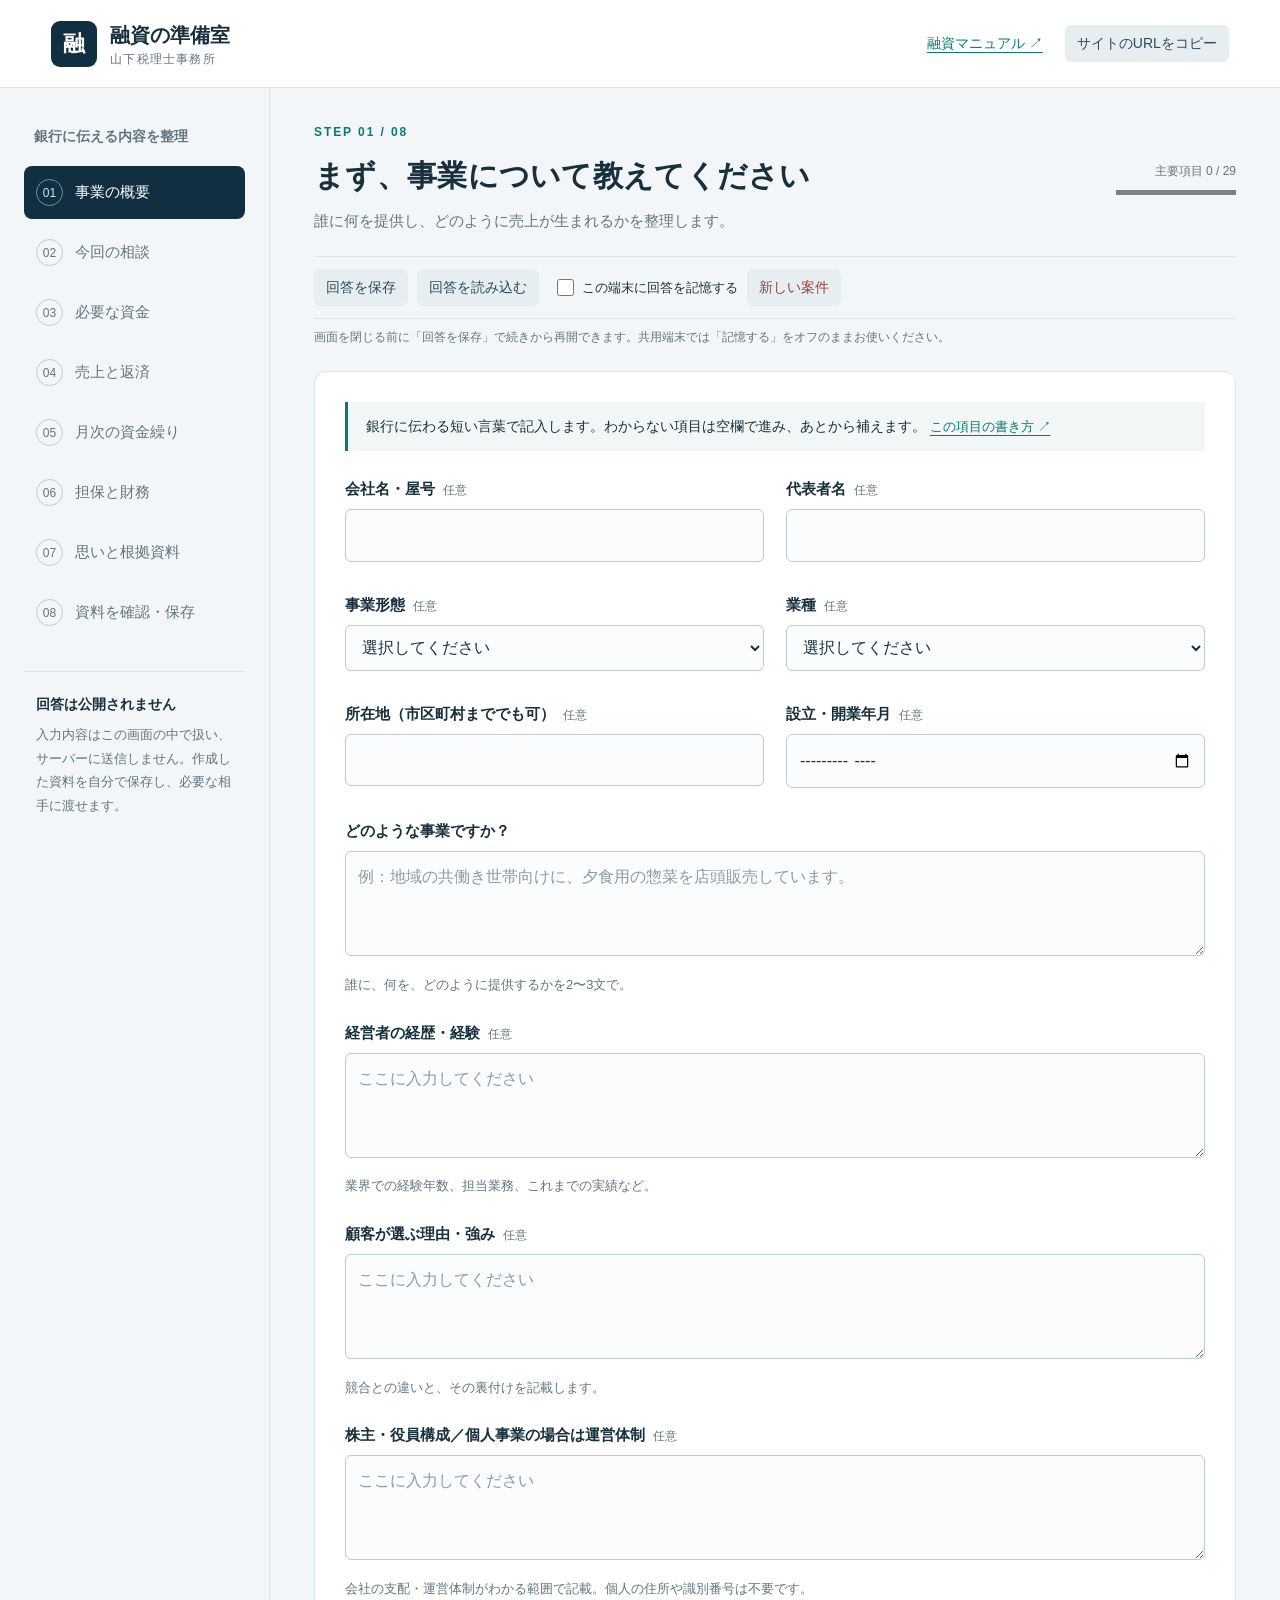
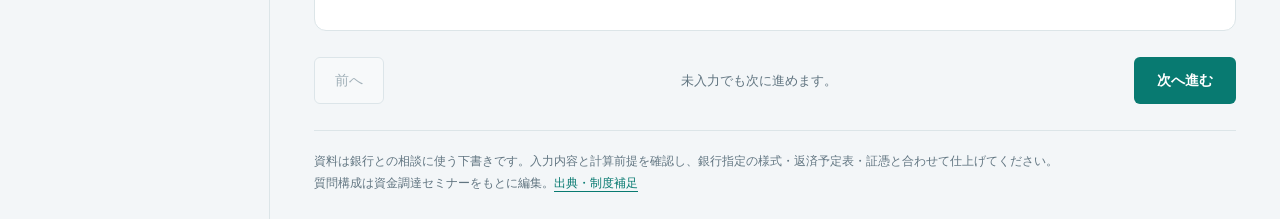
==== index.html @ ee7ccdc3 "Add bank financing questionnaire and document generator" ====
<!doctype html>
<html lang="ja"><head><meta charset="utf-8"><meta name="viewport" content="width=device-width,initial-scale=1"><meta name="description" content="質問に答えて銀行融資の相談資料を作成。事業概要、資金計画、月次資金繰り、提出前の確認まで。"><meta name="referrer" content="no-referrer"><meta http-equiv="Content-Security-Policy" content="default-src 'self'; script-src 'self'; style-src 'self' 'unsafe-inline'; connect-src 'none'; object-src 'none'; base-uri 'self'; form-action 'none'"><title>融資の準備室｜山下税理士事務所</title><link rel="stylesheet" href="assets/style.css"><script defer src="assets/app.js"></script></head>
<body><header class="topbar"><a class="brand" href="./"><span class="brand-mark">融</span><span>融資の準備室<small>山下税理士事務所</small></span></a><div class="toplinks"><a href="manual.html" target="_blank" rel="noopener noreferrer">融資マニュアル ↗</a><button id="share" class="quiet">サイトのURLをコピー</button></div></header>
<div class="app"><aside><div class="side-title">銀行に伝える内容を整理</div><nav id="steps" aria-label="資料作成のステップ"></nav><div class="side-note"><b>回答は公開されません</b><p>入力内容はこの画面の中で扱い、サーバーに送信しません。作成した資料を自分で保存し、必要な相手に渡せます。</p></div></aside>
<main><div class="work-heading"><div><p class="eyebrow" id="stepCount">STEP 01 / 08</p><h1 id="stepTitle">まず、事業について教えてください</h1><p id="stepIntro"></p></div><div class="meter"><span id="filledCount"></span><progress id="filledProgress" max="100" value="0" aria-label="入力の進み具合"></progress></div></div>
<div class="data-tools"><button id="saveJson" class="quiet">回答を保存</button><button id="loadJson" class="quiet">回答を読み込む</button><input type="file" id="importFile" accept="application/json,.json" hidden><label class="local-save"><input type="checkbox" id="localSave">この端末に回答を記憶する</label><button id="clearAll" class="quiet danger">新しい案件</button></div><p id="storageNote" class="subtle">画面を閉じる前に「回答を保存」で続きから再開できます。共用端末では「記憶する」をオフのままお使いください。</p>
<form id="wizard" novalidate><div id="fields"></div></form><div id="result" hidden></div><div class="step-actions"><button id="prev" class="secondary">前へ</button><span id="stepHint">未入力でも次に進めます。</span><button id="next" class="primary">次へ進む</button></div><footer>資料は銀行との相談に使う下書きです。入力内容と計算前提を確認し、銀行指定の様式・返済予定表・証憑と合わせて仕上げてください。<br>質問構成は資金調達セミナーをもとに編集。<a href="manual.html#updates" target="_blank" rel="noopener noreferrer">出典・制度補足</a></footer></main></div><div id="toast" role="status" aria-live="polite"></div>
<dialog id="confirmDialog"><h2 id="confirmTitle"></h2><p id="confirmText"></p><div class="dialog-actions"><button id="cancelDialog" class="secondary">戻る</button><button id="acceptDialog" class="primary">続ける</button></div></dialog>
<noscript><p>このサイトの資料作成にはJavaScriptが必要です。<a href="manual.html">マニュアルはこちら</a>から閲覧できます。</p></noscript></body></html>
---- assets/style.css ----
:root{--ink:#182f3d;--muted:#617581;--line:#dce5e8;--paper:#fff;--bg:#f3f6f8;--green:#087a71;--navy:#112f40;--warn:#9c6121;--error:#b24136}*{box-sizing:border-box}html{font-size:16px;scroll-behavior:smooth}body{margin:0;background:var(--bg);color:var(--ink);font-family:-apple-system,BlinkMacSystemFont,"Hiragino Kaku Gothic ProN","Yu Gothic",sans-serif;line-height:1.8}button,input,select,textarea{font:inherit}button,a,input,textarea,select{-webkit-tap-highlight-color:transparent}button{cursor:pointer}a{color:var(--green);text-underline-offset:4px}.topbar{min-height:88px;background:#fff;border-bottom:1px solid var(--line);display:flex;align-items:center;justify-content:space-between;padding:16px 4vw;gap:20px}.brand{display:flex;gap:13px;align-items:center;color:var(--ink);text-decoration:none;font-size:20px;font-weight:700;line-height:1.5}.brand small{display:block;font-size:12px;color:var(--muted);font-weight:500;letter-spacing:.1em}.brand-mark{display:grid;place-items:center;width:46px;height:46px;color:#fff;background:var(--navy);border-radius:9px;font-size:22px}.toplinks{display:flex;align-items:center;gap:22px;font-size:14px}.app{max-width:1480px;margin:auto;display:grid;grid-template-columns:270px minmax(0,1fr)}aside{padding:36px 24px;border-right:1px solid var(--line)}.side-title{font-size:14px;font-weight:700;color:var(--muted);margin:0 0 17px 10px}nav{display:grid;gap:7px}nav button{background:transparent;border:0;text-align:left;display:flex;align-items:center;gap:12px;padding:13px 12px;border-radius:8px;color:var(--muted);font-size:15px}nav button.current{background:var(--navy);color:#fff}nav button:hover:not(.current){background:#e3ebee}.step-num{display:grid;place-items:center;min-width:27px;height:27px;border:1px solid #bccdd3;border-radius:50%;font-size:12px}.current .step-num{border-color:#73929f;color:#d1e7ed}.side-note{margin-top:32px;padding:20px 12px;border-top:1px solid var(--line);font-size:13px;color:var(--muted)}.side-note b{color:var(--ink);font-size:14px}.side-note p{margin:6px 0}main{padding:34px 44px 25px;min-width:0}.work-heading{display:flex;justify-content:space-between;align-items:center;gap:20px;margin-bottom:22px}.eyebrow{font-size:12px;color:var(--green);letter-spacing:.16em;font-weight:700;margin:0 0 9px}h1{font-size:clamp(22px,2.4vw,30px);line-height:1.55;letter-spacing:.01em;margin:0 0 8px}#stepIntro{color:var(--muted);margin:0;font-size:15px;max-width:650px}.meter{flex:none;width:120px;font-size:12px;color:var(--muted);text-align:right}progress{display:block;width:100%;height:5px;margin-top:8px;accent-color:var(--green);border:0}.data-tools{display:flex;align-items:center;flex-wrap:wrap;gap:9px;padding:12px 0;border-top:1px solid var(--line);border-bottom:1px solid var(--line)}button{border:0;border-radius:6px;padding:10px 16px;font-size:14px;line-height:1.5}.quiet{background:#e7eef1;color:#294b5c;padding:8px 12px}.danger{color:#994337}.local-save{display:flex;align-items:center;gap:5px;font-size:13px;margin-left:5px}.local-save input{width:17px;height:17px;accent-color:var(--green)}.subtle{font-size:12px;color:var(--muted);margin:8px 0 22px}#fields{background:white;border:1px solid var(--line);border-radius:12px;padding:30px}.field-grid{display:grid;grid-template-columns:repeat(2,minmax(0,1fr));gap:22px}.field{min-width:0}.field.wide{grid-column:1/-1}.field label{font-size:15px;font-weight:600;display:block;margin-bottom:7px}.field label .optional{font-size:12px;font-weight:400;color:var(--muted);margin-left:8px}.field input,.field select,.field textarea{width:100%;background:#fbfcfd;border:1px solid #bbccd3;border-radius:6px;color:var(--ink);padding:11px 12px;min-height:46px}.field textarea{min-height:105px;resize:vertical}.field textarea::placeholder,.field input::placeholder{color:#8b9ba2}.field .help{font-size:13px;color:var(--muted);margin:7px 0 0}.field .invalid{border-color:var(--error)}.helper{margin:0 0 24px;border-left:3px solid var(--green);padding:12px 18px;background:#f1f7f6;font-size:14px}.helper a{font-size:13px}.helper.warning{background:#fff8eb;border-color:#bc8b42}.helper strong{display:block}.section-label{font-size:17px;margin:28px 0 16px;padding-bottom:8px;border-bottom:1px solid var(--line)}.section-label:first-child{margin-top:0}.step-actions{display:flex;justify-content:space-between;align-items:center;gap:15px;margin:26px 0}.primary{background:var(--green);color:#fff;padding:13px 23px;font-weight:600}.secondary{background:#fff;border:1px solid #bccdd4;color:#294b5c;padding:12px 20px}.step-actions span{font-size:13px;color:var(--muted)}button:disabled{opacity:.4;cursor:default}footer{border-top:1px solid var(--line);padding-top:20px;font-size:12px;color:var(--muted)}.summary-strip{display:grid;grid-template-columns:repeat(3,1fr);gap:14px;background:#edf4f4;border-radius:8px;padding:20px;margin:20px 0}.summary-strip span{font-size:13px;color:var(--muted)}.summary-strip strong{font-size:23px;display:block;color:var(--ink)}.red{color:var(--error)!important}.small-table{overflow:auto;margin:18px 0}table{border-collapse:collapse;width:100%;font-size:14px;line-height:1.6}th,td{text-align:left;padding:11px;border-bottom:1px solid var(--line);vertical-align:top}th{background:#edf2f4;white-space:nowrap;font-weight:600}td input{width:100px;border:1px solid #bdcdd4;border-radius:5px;padding:8px;font-size:14px}tr.total td{font-weight:700;background:#eef6f4}.month-table{min-width:920px}.month-table th{font-size:12px}.month-table td{padding:7px}.month-table input{width:92px}.month-table td:first-child{white-space:nowrap}.issues{list-style:none;padding:0;margin:15px 0}.issues li{border-bottom:1px solid var(--line);padding:10px 5px;font-size:14px}.issues .badge{padding:3px 7px;background:#fff0d9;color:#986024;border-radius:4px;margin-right:8px;font-size:12px}.issues .badge.error{background:#fbe9e6;color:#b24136}.report-actions{display:flex;gap:10px;flex-wrap:wrap;margin:18px 0}.result-card{padding:26px;background:#fff;border:1px solid var(--line);border-radius:12px;margin-bottom:20px}.result-card h2{font-size:20px;margin:0 0 10px}.result-card p{font-size:14px}.report{background:#fff;border:1px solid var(--line);padding:38px;border-radius:8px;font-size:15px}.report h1{font-size:28px}.report h2{font-size:20px;border-left:4px solid var(--green);padding-left:12px;margin:32px 0 16px}.report h3{font-size:16px;margin:22px 0 8px}.report p{white-space:pre-wrap;overflow-wrap:anywhere}.report dt{font-weight:700;color:var(--muted);font-size:13px}.report dd{margin:3px 0 15px;white-space:pre-wrap;overflow-wrap:anywhere}.report .report-label{color:var(--green);font-size:12px;letter-spacing:.1em}.report .draft{background:#f5f0e5;padding:12px 15px;font-size:13px}.report .empty{color:#986024}.report small{font-size:12px;color:var(--muted)}#toast{position:fixed;bottom:22px;left:50%;transform:translateX(-50%);background:#142f40;color:#fff;box-shadow:0 5px 20px #0002;border-radius:8px;padding:12px 22px;z-index:20;max-width:90vw;font-size:14px;display:none}#toast.visible{display:block}dialog{border:1px solid var(--line);border-radius:12px;max-width:520px;padding:30px;color:var(--ink)}dialog::backdrop{background:#102b3c80}dialog h2{font-size:21px}.dialog-actions{display:flex;justify-content:flex-end;gap:10px;margin-top:22px}.badge-info{background:#e6f1ef;color:var(--green);font-size:12px;border-radius:4px;padding:4px 8px}[hidden]{display:none!important}:focus-visible{outline:3px solid #c9a35c;outline-offset:3px}@media(max-width:1100px){.app{grid-template-columns:225px minmax(0,1fr)}main{padding:30px 25px}aside{padding:30px 14px}.work-heading{display:block}.meter{width:100%;text-align:left;margin-top:15px;max-width:230px}#fields{padding:24px}.topbar{padding:16px 25px}.toplinks{gap:12px}}@media(max-width:760px){.topbar{padding:15px 18px;align-items:flex-start}.brand{font-size:17px}.brand-mark{width:39px;height:39px}.toplinks{flex-direction:column;gap:4px;align-items:flex-end;font-size:12px}.toplinks button{font-size:12px}.app{display:block}aside{padding:15px 16px;border-right:0;border-bottom:1px solid var(--line)}.side-title,.side-note{display:none}nav{display:flex;overflow:auto;gap:7px}nav button{white-space:nowrap;padding:9px 12px;font-size:13px}.step-num{min-width:22px;height:22px}main{padding:23px 16px}.field-grid{grid-template-columns:1fr;gap:22px}#fields{padding:23px 18px}.summary-strip{grid-template-columns:1fr;gap:9px}.summary-strip>div{display:flex;justify-content:space-between;align-items:center}.summary-strip strong{font-size:21px}.report{padding:24px 17px}.report h1{font-size:24px}.step-actions{flex-wrap:wrap}.step-actions span{order:3;width:100%;text-align:center}.local-save{margin:7px 0}.result-card{padding:22px 18px}.data-tools button{font-size:12px}dialog{max-width:calc(100vw - 28px)}h1{font-size:23px}}@media print{@page{size:A4;margin:15mm}body{background:white;color:#111;font-size:10pt}.topbar,aside,.work-heading,.data-tools,#storageNote,#wizard,.step-actions,main>footer,.result-card,#toast,dialog{display:none!important}.app{display:block}main{padding:0}#result{display:block!important}.report{border:0;padding:0;font-size:10pt}.report h1{font-size:23pt}.report h2{font-size:16pt;break-after:avoid}.report h3{break-after:avoid}.report table{font-size:8pt}.report th,.report td{padding:6px}.report .small-table{overflow:visible}.report tr,.report dl,.report .draft{break-inside:avoid}.report .month-report{font-size:7pt}.report .month-report th{white-space:normal}.report .report-block{break-before:auto}a{color:#222;text-decoration:none}}
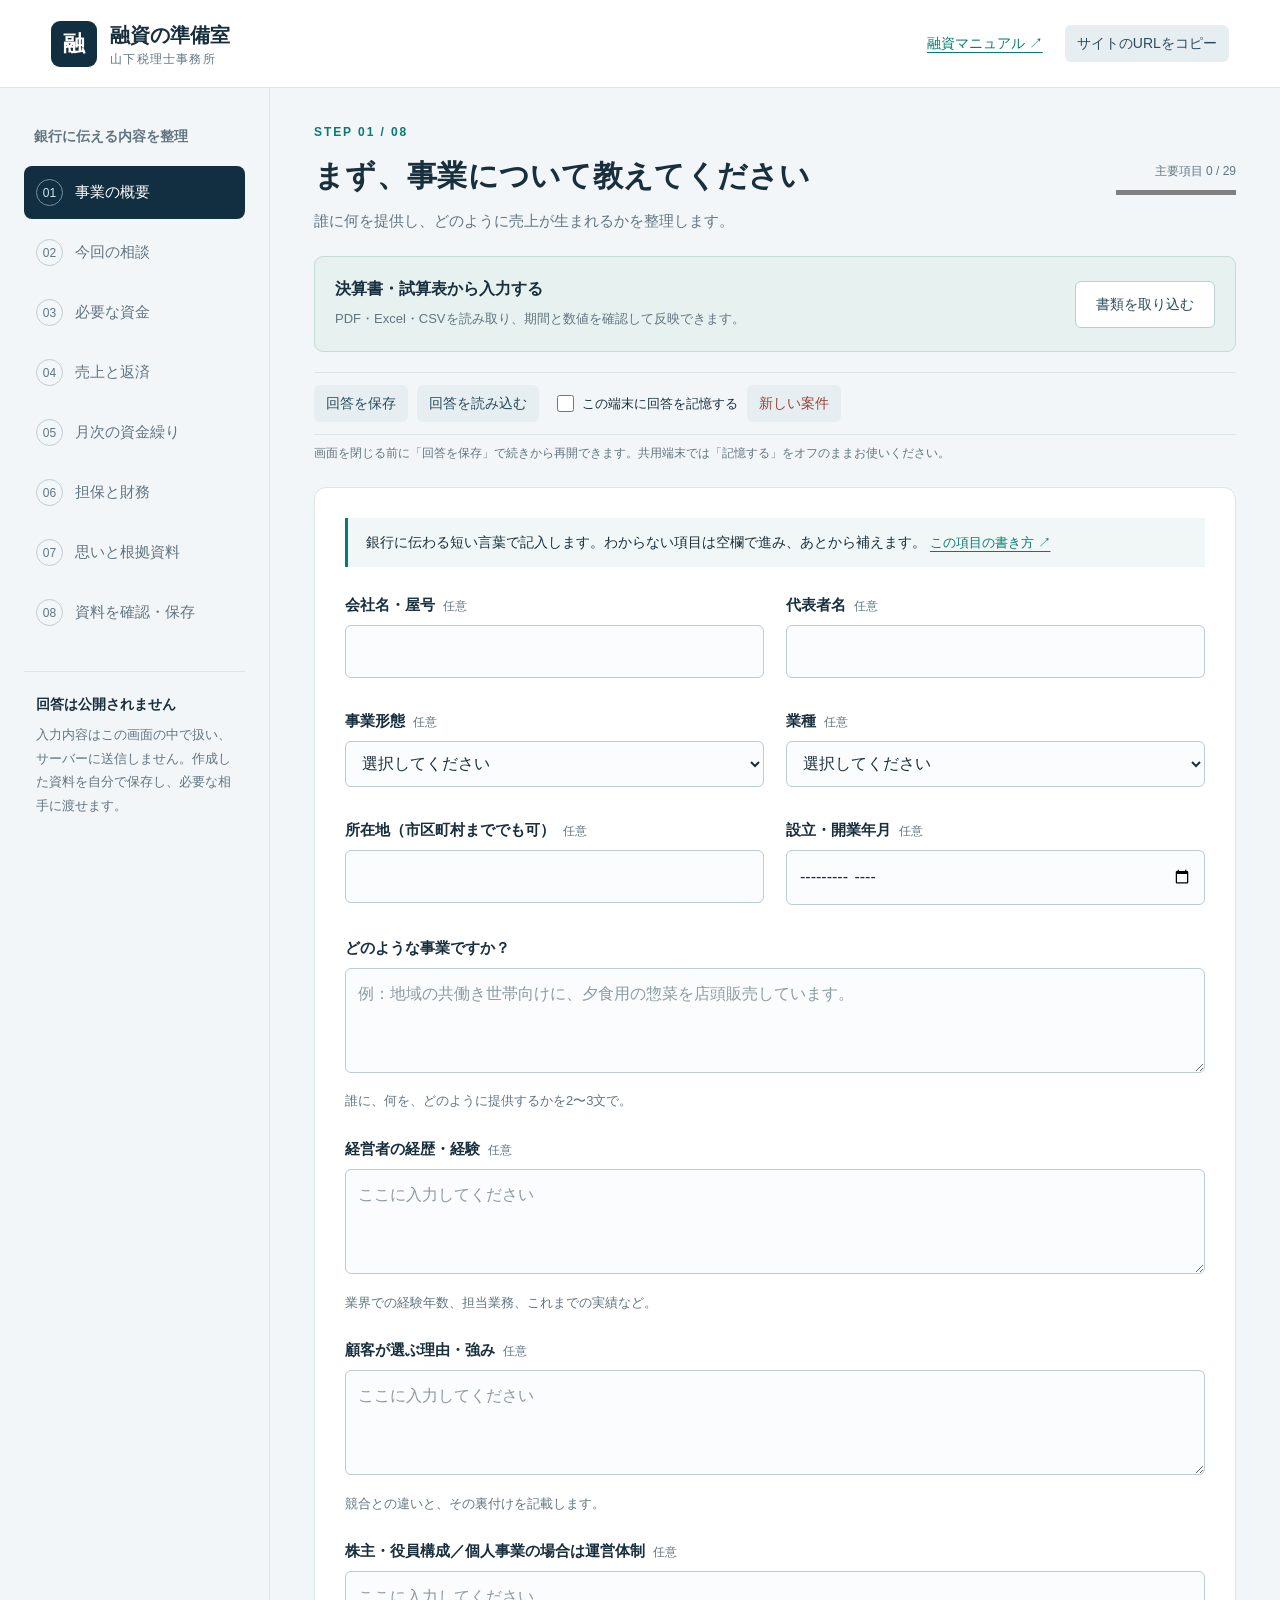
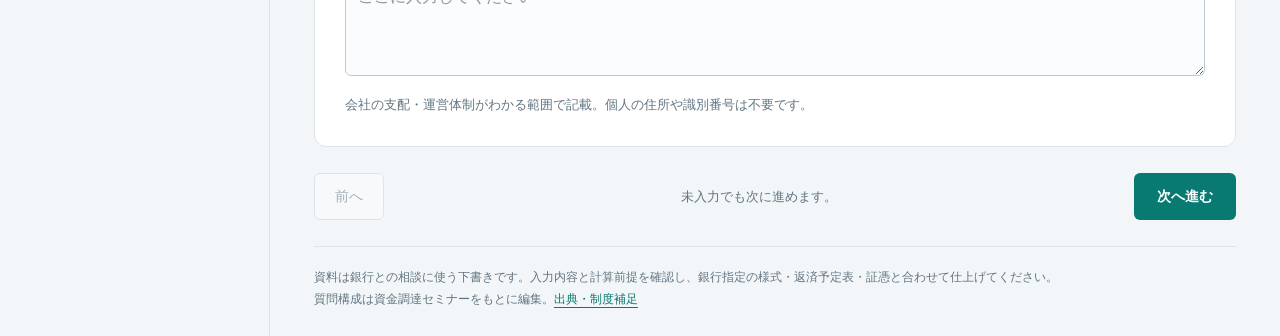
==== commit 6c8ebef4: "Import financial PDFs and spreadsheets locally with reviewed provenance" ====
--- a/index.html
+++ b/index.html
@@ -1,9 +1,9 @@
 <!doctype html>
-<html lang="ja"><head><meta charset="utf-8"><meta name="viewport" content="width=device-width,initial-scale=1"><meta name="description" content="質問に答えて銀行融資の相談資料を作成。事業概要、資金計画、月次資金繰り、提出前の確認まで。"><meta name="referrer" content="no-referrer"><meta http-equiv="Content-Security-Policy" content="default-src 'self'; script-src 'self'; style-src 'self' 'unsafe-inline'; connect-src 'none'; object-src 'none'; base-uri 'self'; form-action 'none'"><title>融資の準備室｜山下税理士事務所</title><link rel="stylesheet" href="assets/style.css"><script defer src="assets/app.js"></script></head>
+<html lang="ja"><head><meta charset="utf-8"><meta name="viewport" content="width=device-width,initial-scale=1"><meta name="description" content="質問に答えて銀行融資の相談資料を作成。事業概要、資金計画、月次資金繰り、提出前の確認まで。"><meta name="referrer" content="no-referrer"><meta http-equiv="Content-Security-Policy" content="default-src 'self'; script-src 'self'; style-src 'self' 'unsafe-inline'; connect-src 'self'; worker-src 'self' blob:; object-src 'none'; base-uri 'self'; form-action 'none'"><title>融資の準備室｜山下税理士事務所</title><link rel="stylesheet" href="assets/style.css"><script defer src="assets/financial-parser.js"></script><script defer src="assets/app.js"></script><script defer src="assets/document-import.js"></script></head>
 <body><header class="topbar"><a class="brand" href="./"><span class="brand-mark">融</span><span>融資の準備室<small>山下税理士事務所</small></span></a><div class="toplinks"><a href="manual.html" target="_blank" rel="noopener noreferrer">融資マニュアル ↗</a><button id="share" class="quiet">サイトのURLをコピー</button></div></header>
 <div class="app"><aside><div class="side-title">銀行に伝える内容を整理</div><nav id="steps" aria-label="資料作成のステップ"></nav><div class="side-note"><b>回答は公開されません</b><p>入力内容はこの画面の中で扱い、サーバーに送信しません。作成した資料を自分で保存し、必要な相手に渡せます。</p></div></aside>
 <main><div class="work-heading"><div><p class="eyebrow" id="stepCount">STEP 01 / 08</p><h1 id="stepTitle">まず、事業について教えてください</h1><p id="stepIntro"></p></div><div class="meter"><span id="filledCount"></span><progress id="filledProgress" max="100" value="0" aria-label="入力の進み具合"></progress></div></div>
-<div class="data-tools"><button id="saveJson" class="quiet">回答を保存</button><button id="loadJson" class="quiet">回答を読み込む</button><input type="file" id="importFile" accept="application/json,.json" hidden><label class="local-save"><input type="checkbox" id="localSave">この端末に回答を記憶する</label><button id="clearAll" class="quiet danger">新しい案件</button></div><p id="storageNote" class="subtle">画面を閉じる前に「回答を保存」で続きから再開できます。共用端末では「記憶する」をオフのままお使いください。</p>
+<div class="import-launch"><div><b>決算書・試算表から入力する</b><p>PDF・Excel・CSVを読み取り、期間と数値を確認して反映できます。</p></div><button id="openDocuments" class="secondary">書類を取り込む <span id="documentCount"></span></button></div><div class="data-tools"><button id="saveJson" class="quiet">回答を保存</button><button id="loadJson" class="quiet">回答を読み込む</button><input type="file" id="importFile" accept="application/json,.json" hidden><label class="local-save"><input type="checkbox" id="localSave">この端末に回答を記憶する</label><button id="clearAll" class="quiet danger">新しい案件</button></div><p id="storageNote" class="subtle">画面を閉じる前に「回答を保存」で続きから再開できます。共用端末では「記憶する」をオフのままお使いください。</p>
 <form id="wizard" novalidate><div id="fields"></div></form><div id="result" hidden></div><div class="step-actions"><button id="prev" class="secondary">前へ</button><span id="stepHint">未入力でも次に進めます。</span><button id="next" class="primary">次へ進む</button></div><footer>資料は銀行との相談に使う下書きです。入力内容と計算前提を確認し、銀行指定の様式・返済予定表・証憑と合わせて仕上げてください。<br>質問構成は資金調達セミナーをもとに編集。<a href="manual.html#updates" target="_blank" rel="noopener noreferrer">出典・制度補足</a></footer></main></div><div id="toast" role="status" aria-live="polite"></div>
 <dialog id="confirmDialog"><h2 id="confirmTitle"></h2><p id="confirmText"></p><div class="dialog-actions"><button id="cancelDialog" class="secondary">戻る</button><button id="acceptDialog" class="primary">続ける</button></div></dialog>
-<noscript><p>このサイトの資料作成にはJavaScriptが必要です。<a href="manual.html">マニュアルはこちら</a>から閲覧できます。</p></noscript></body></html>
+<dialog id="documentsDialog" class="documents-dialog"><div class="import-dialog-head"><div><p class="eyebrow">DOCUMENT IMPORT</p><h2>書類からデータを取り込む</h2></div><button id="closeDocuments" class="secondary">閉じる</button></div><div id="documentUI"></div></dialog><noscript><p>このサイトの資料作成にはJavaScriptが必要です。<a href="manual.html">マニュアルはこちら</a>から閲覧できます。</p></noscript></body></html>
--- a/assets/style.css
+++ b/assets/style.css
@@ -1 +1,3 @@
 :root{--ink:#182f3d;--muted:#617581;--line:#dce5e8;--paper:#fff;--bg:#f3f6f8;--green:#087a71;--navy:#112f40;--warn:#9c6121;--error:#b24136}*{box-sizing:border-box}html{font-size:16px;scroll-behavior:smooth}body{margin:0;background:var(--bg);color:var(--ink);font-family:-apple-system,BlinkMacSystemFont,"Hiragino Kaku Gothic ProN","Yu Gothic",sans-serif;line-height:1.8}button,input,select,textarea{font:inherit}button,a,input,textarea,select{-webkit-tap-highlight-color:transparent}button{cursor:pointer}a{color:var(--green);text-underline-offset:4px}.topbar{min-height:88px;background:#fff;border-bottom:1px solid var(--line);display:flex;align-items:center;justify-content:space-between;padding:16px 4vw;gap:20px}.brand{display:flex;gap:13px;align-items:center;color:var(--ink);text-decoration:none;font-size:20px;font-weight:700;line-height:1.5}.brand small{display:block;font-size:12px;color:var(--muted);font-weight:500;letter-spacing:.1em}.brand-mark{display:grid;place-items:center;width:46px;height:46px;color:#fff;background:var(--navy);border-radius:9px;font-size:22px}.toplinks{display:flex;align-items:center;gap:22px;font-size:14px}.app{max-width:1480px;margin:auto;display:grid;grid-template-columns:270px minmax(0,1fr)}aside{padding:36px 24px;border-right:1px solid var(--line)}.side-title{font-size:14px;font-weight:700;color:var(--muted);margin:0 0 17px 10px}nav{display:grid;gap:7px}nav button{background:transparent;border:0;text-align:left;display:flex;align-items:center;gap:12px;padding:13px 12px;border-radius:8px;color:var(--muted);font-size:15px}nav button.current{background:var(--navy);color:#fff}nav button:hover:not(.current){background:#e3ebee}.step-num{display:grid;place-items:center;min-width:27px;height:27px;border:1px solid #bccdd3;border-radius:50%;font-size:12px}.current .step-num{border-color:#73929f;color:#d1e7ed}.side-note{margin-top:32px;padding:20px 12px;border-top:1px solid var(--line);font-size:13px;color:var(--muted)}.side-note b{color:var(--ink);font-size:14px}.side-note p{margin:6px 0}main{padding:34px 44px 25px;min-width:0}.work-heading{display:flex;justify-content:space-between;align-items:center;gap:20px;margin-bottom:22px}.eyebrow{font-size:12px;color:var(--green);letter-spacing:.16em;font-weight:700;margin:0 0 9px}h1{font-size:clamp(22px,2.4vw,30px);line-height:1.55;letter-spacing:.01em;margin:0 0 8px}#stepIntro{color:var(--muted);margin:0;font-size:15px;max-width:650px}.meter{flex:none;width:120px;font-size:12px;color:var(--muted);text-align:right}progress{display:block;width:100%;height:5px;margin-top:8px;accent-color:var(--green);border:0}.data-tools{display:flex;align-items:center;flex-wrap:wrap;gap:9px;padding:12px 0;border-top:1px solid var(--line);border-bottom:1px solid var(--line)}button{border:0;border-radius:6px;padding:10px 16px;font-size:14px;line-height:1.5}.quiet{background:#e7eef1;color:#294b5c;padding:8px 12px}.danger{color:#994337}.local-save{display:flex;align-items:center;gap:5px;font-size:13px;margin-left:5px}.local-save input{width:17px;height:17px;accent-color:var(--green)}.subtle{font-size:12px;color:var(--muted);margin:8px 0 22px}#fields{background:white;border:1px solid var(--line);border-radius:12px;padding:30px}.field-grid{display:grid;grid-template-columns:repeat(2,minmax(0,1fr));gap:22px}.field{min-width:0}.field.wide{grid-column:1/-1}.field label{font-size:15px;font-weight:600;display:block;margin-bottom:7px}.field label .optional{font-size:12px;font-weight:400;color:var(--muted);margin-left:8px}.field input,.field select,.field textarea{width:100%;background:#fbfcfd;border:1px solid #bbccd3;border-radius:6px;color:var(--ink);padding:11px 12px;min-height:46px}.field textarea{min-height:105px;resize:vertical}.field textarea::placeholder,.field input::placeholder{color:#8b9ba2}.field .help{font-size:13px;color:var(--muted);margin:7px 0 0}.field .invalid{border-color:var(--error)}.helper{margin:0 0 24px;border-left:3px solid var(--green);padding:12px 18px;background:#f1f7f6;font-size:14px}.helper a{font-size:13px}.helper.warning{background:#fff8eb;border-color:#bc8b42}.helper strong{display:block}.section-label{font-size:17px;margin:28px 0 16px;padding-bottom:8px;border-bottom:1px solid var(--line)}.section-label:first-child{margin-top:0}.step-actions{display:flex;justify-content:space-between;align-items:center;gap:15px;margin:26px 0}.primary{background:var(--green);color:#fff;padding:13px 23px;font-weight:600}.secondary{background:#fff;border:1px solid #bccdd4;color:#294b5c;padding:12px 20px}.step-actions span{font-size:13px;color:var(--muted)}button:disabled{opacity:.4;cursor:default}footer{border-top:1px solid var(--line);padding-top:20px;font-size:12px;color:var(--muted)}.summary-strip{display:grid;grid-template-columns:repeat(3,1fr);gap:14px;background:#edf4f4;border-radius:8px;padding:20px;margin:20px 0}.summary-strip span{font-size:13px;color:var(--muted)}.summary-strip strong{font-size:23px;display:block;color:var(--ink)}.red{color:var(--error)!important}.small-table{overflow:auto;margin:18px 0}table{border-collapse:collapse;width:100%;font-size:14px;line-height:1.6}th,td{text-align:left;padding:11px;border-bottom:1px solid var(--line);vertical-align:top}th{background:#edf2f4;white-space:nowrap;font-weight:600}td input{width:100px;border:1px solid #bdcdd4;border-radius:5px;padding:8px;font-size:14px}tr.total td{font-weight:700;background:#eef6f4}.month-table{min-width:920px}.month-table th{font-size:12px}.month-table td{padding:7px}.month-table input{width:92px}.month-table td:first-child{white-space:nowrap}.issues{list-style:none;padding:0;margin:15px 0}.issues li{border-bottom:1px solid var(--line);padding:10px 5px;font-size:14px}.issues .badge{padding:3px 7px;background:#fff0d9;color:#986024;border-radius:4px;margin-right:8px;font-size:12px}.issues .badge.error{background:#fbe9e6;color:#b24136}.report-actions{display:flex;gap:10px;flex-wrap:wrap;margin:18px 0}.result-card{padding:26px;background:#fff;border:1px solid var(--line);border-radius:12px;margin-bottom:20px}.result-card h2{font-size:20px;margin:0 0 10px}.result-card p{font-size:14px}.report{background:#fff;border:1px solid var(--line);padding:38px;border-radius:8px;font-size:15px}.report h1{font-size:28px}.report h2{font-size:20px;border-left:4px solid var(--green);padding-left:12px;margin:32px 0 16px}.report h3{font-size:16px;margin:22px 0 8px}.report p{white-space:pre-wrap;overflow-wrap:anywhere}.report dt{font-weight:700;color:var(--muted);font-size:13px}.report dd{margin:3px 0 15px;white-space:pre-wrap;overflow-wrap:anywhere}.report .report-label{color:var(--green);font-size:12px;letter-spacing:.1em}.report .draft{background:#f5f0e5;padding:12px 15px;font-size:13px}.report .empty{color:#986024}.report small{font-size:12px;color:var(--muted)}#toast{position:fixed;bottom:22px;left:50%;transform:translateX(-50%);background:#142f40;color:#fff;box-shadow:0 5px 20px #0002;border-radius:8px;padding:12px 22px;z-index:20;max-width:90vw;font-size:14px;display:none}#toast.visible{display:block}dialog{border:1px solid var(--line);border-radius:12px;max-width:520px;padding:30px;color:var(--ink)}dialog::backdrop{background:#102b3c80}dialog h2{font-size:21px}.dialog-actions{display:flex;justify-content:flex-end;gap:10px;margin-top:22px}.badge-info{background:#e6f1ef;color:var(--green);font-size:12px;border-radius:4px;padding:4px 8px}[hidden]{display:none!important}:focus-visible{outline:3px solid #c9a35c;outline-offset:3px}@media(max-width:1100px){.app{grid-template-columns:225px minmax(0,1fr)}main{padding:30px 25px}aside{padding:30px 14px}.work-heading{display:block}.meter{width:100%;text-align:left;margin-top:15px;max-width:230px}#fields{padding:24px}.topbar{padding:16px 25px}.toplinks{gap:12px}}@media(max-width:760px){.topbar{padding:15px 18px;align-items:flex-start}.brand{font-size:17px}.brand-mark{width:39px;height:39px}.toplinks{flex-direction:column;gap:4px;align-items:flex-end;font-size:12px}.toplinks button{font-size:12px}.app{display:block}aside{padding:15px 16px;border-right:0;border-bottom:1px solid var(--line)}.side-title,.side-note{display:none}nav{display:flex;overflow:auto;gap:7px}nav button{white-space:nowrap;padding:9px 12px;font-size:13px}.step-num{min-width:22px;height:22px}main{padding:23px 16px}.field-grid{grid-template-columns:1fr;gap:22px}#fields{padding:23px 18px}.summary-strip{grid-template-columns:1fr;gap:9px}.summary-strip>div{display:flex;justify-content:space-between;align-items:center}.summary-strip strong{font-size:21px}.report{padding:24px 17px}.report h1{font-size:24px}.step-actions{flex-wrap:wrap}.step-actions span{order:3;width:100%;text-align:center}.local-save{margin:7px 0}.result-card{padding:22px 18px}.data-tools button{font-size:12px}dialog{max-width:calc(100vw - 28px)}h1{font-size:23px}}@media print{@page{size:A4;margin:15mm}body{background:white;color:#111;font-size:10pt}.topbar,aside,.work-heading,.data-tools,#storageNote,#wizard,.step-actions,main>footer,.result-card,#toast,dialog{display:none!important}.app{display:block}main{padding:0}#result{display:block!important}.report{border:0;padding:0;font-size:10pt}.report h1{font-size:23pt}.report h2{font-size:16pt;break-after:avoid}.report h3{break-after:avoid}.report table{font-size:8pt}.report th,.report td{padding:6px}.report .small-table{overflow:visible}.report tr,.report dl,.report .draft{break-inside:avoid}.report .month-report{font-size:7pt}.report .month-report th{white-space:normal}.report .report-block{break-before:auto}a{color:#222;text-decoration:none}}
+/* Local document import */
+.import-launch{display:flex;align-items:center;justify-content:space-between;gap:18px;padding:18px 20px;background:#e7f1ef;border:1px solid #c4dcd6;border-radius:9px;margin:0 0 20px}.import-launch b{font-size:16px}.import-launch p{font-size:13px;color:var(--muted);margin:3px 0}.import-launch button{white-space:nowrap}.documents-dialog{width:min(1200px,calc(100vw - 40px));max-width:1200px;max-height:90vh;overflow:auto;padding:28px}.import-dialog-head{display:flex;justify-content:space-between;align-items:center;gap:15px;position:sticky;top:-28px;background:white;z-index:2;padding:15px 0;border-bottom:1px solid var(--line);margin-bottom:20px}.import-dialog-head h2{margin:0}.file-drop{display:block;padding:25px;border:2px dashed #9cbbb5;border-radius:8px;background:#f2f8f7;font-weight:600}.file-drop input{display:block;margin-top:12px;max-width:100%;font-size:14px}.document-card{display:flex;align-items:center;justify-content:space-between;gap:18px;border:1px solid var(--line);padding:18px;border-radius:8px;margin:12px 0}.document-card p{font-size:13px;color:var(--muted);margin:4px 0}.document-card-actions{display:flex;gap:7px;flex-wrap:wrap}.candidate-table{min-width:1000px}.candidate-table input[type=checkbox]{width:20px;height:20px;accent-color:var(--green)}.candidate-table select{max-width:210px;padding:8px;font-size:13px;border:1px solid #bccdd4;border-radius:5px}.candidate-table input[type=text]{width:120px;font-size:14px}.candidate-table td:last-child{min-width:200px;font-size:12px}.source-context{max-width:300px;white-space:normal;overflow-wrap:anywhere;color:var(--muted);margin-top:5px}.raw-records{background:#f5f8f9;border-radius:7px;padding:15px;margin-top:20px}.raw-records summary{cursor:pointer;font-weight:600}.raw-records input{padding:10px;width:100%;border:1px solid #bccdd4;border-radius:5px;margin:12px 0}.raw-row{display:flex;gap:12px;align-items:flex-start;font-size:13px;border-bottom:1px solid var(--line);padding:10px 0}.raw-row button{flex:none}.raw-row span{overflow-wrap:anywhere;min-width:0}.review-controls{position:sticky;bottom:-28px;background:white;padding:20px 0;border-top:1px solid var(--line);margin-top:24px}.review-controls>div{display:flex;gap:12px;margin-top:12px}.review-controls label{font-size:14px}.review-controls input{width:18px;height:18px;accent-color:var(--green)}#reviewError,#applyError{color:var(--error);font-size:14px;white-space:pre-wrap}#savedDocDetail details{font-size:12px;max-width:450px;overflow-wrap:anywhere}@media(max-width:760px){.import-launch,.document-card{align-items:stretch;flex-direction:column}.documents-dialog{padding:18px;max-width:calc(100vw - 20px);width:auto}.import-dialog-head{top:-18px}.review-controls{bottom:-18px}.review-controls>div{flex-wrap:wrap}.document-card-actions button{font-size:12px}.candidate-table{min-width:940px}}@media print{.import-launch,.documents-dialog{display:none!important}}
